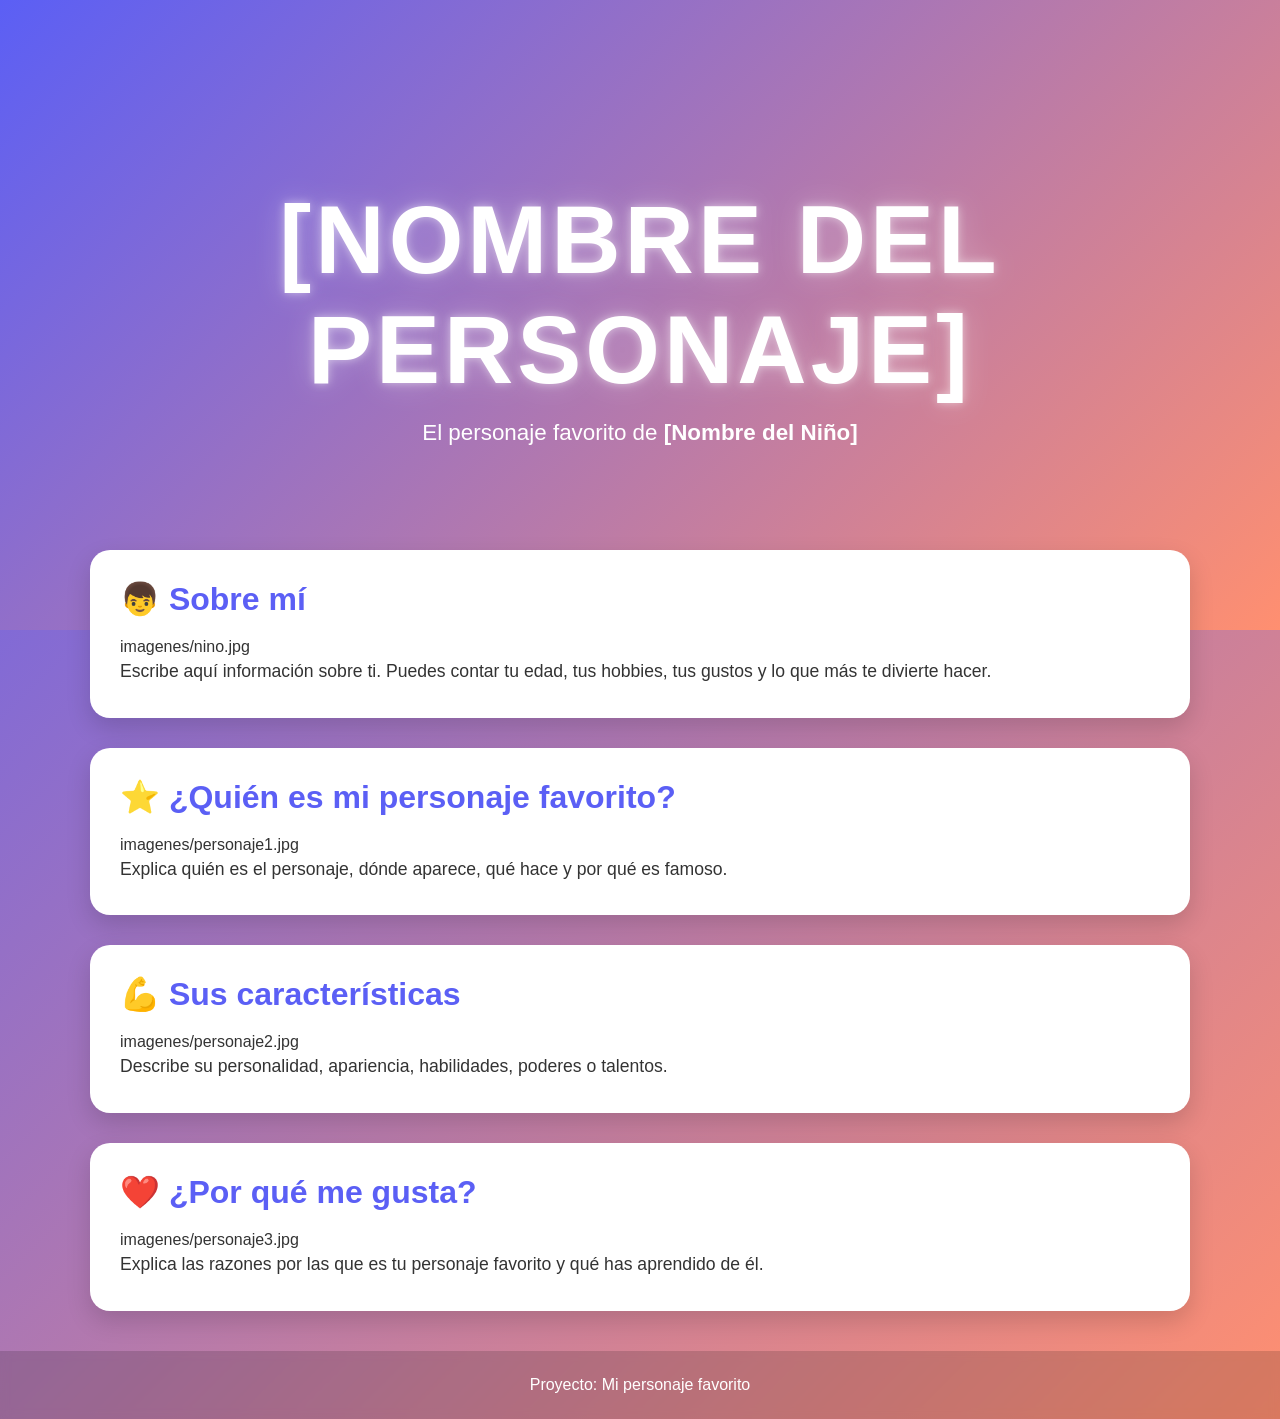
==== docs/personajeFavorito/index.html @ 1c457393 "Automated update" ====
<!DOCTYPE html>
<html lang="es">

<head>
    <meta charset="UTF-8">
    <meta name="viewport" content="width=device-width, initial-scale=1.0">
    <title>[Nombre del Personaje]</title>
    <link rel="stylesheet" href="style.css">
</head>

<body>

    <header class="hero">
        <div class="hero-content">
            <h1>[NOMBRE DEL PERSONAJE]</h1>
            <p>El personaje favorito de <strong>[Nombre del Niño]</strong></p>
        </div>
    </header>

    <main>

        <section class="card">
            <h2>👦 Sobre mí</h2>
            imagenes/nino.jpg

            <p>
                Escribe aquí información sobre ti.
                Puedes contar tu edad, tus hobbies,
                tus gustos y lo que más te divierte hacer.
            </p>
        </section>

        <section class="card">
            <h2>⭐ ¿Quién es mi personaje favorito?</h2>
            imagenes/personaje1.jpg

            <p>
                Explica quién es el personaje, dónde aparece,
                qué hace y por qué es famoso.
            </p>
        </section>

        <section class="card">
            <h2>💪 Sus características</h2>
            imagenes/personaje2.jpg

            <p>
                Describe su personalidad, apariencia,
                habilidades, poderes o talentos.
            </p>
        </section>

        <section class="card">
            <h2>❤️ ¿Por qué me gusta?</h2>
            imagenes/personaje3.jpg

            <p>
                Explica las razones por las que es tu personaje favorito
                y qué has aprendido de él.
            </p>
        </section>

    </main>

    <footer>
        <p>Proyecto: Mi personaje favorito</p>
    </footer>

</body>

</html>
---- docs/personajeFavorito/style.css ----
/*======================================
  PALETA DE COLORES
======================================*/
:root {
    --color-primario: #5b5ff5;
    --color-secundario: #ff8f70;
}

/*======================================
  CONFIGURACIÓN GENERAL
======================================*/
* {
    margin: 0;
    padding: 0;
    box-sizing: border-box;
}

body {
    font-family: "Segoe UI", Arial, sans-serif;

    background: linear-gradient(
        135deg,
        var(--color-primario),
        var(--color-secundario)
    );

    min-height: 100vh;
    color: #333;
}

/*======================================
  HERO
======================================*/
.hero {
    height: 70vh;

    display: flex;
    justify-content: center;
    align-items: center;

    text-align: center;

    background: linear-gradient(
        135deg,
        var(--color-primario),
        var(--color-secundario)
    );

    color: white;
}

.hero-content {
    animation: aparecer 1.5s ease;
}

.hero h1 {
    font-size: clamp(3rem, 8vw, 6rem);
    letter-spacing: 4px;
    text-transform: uppercase;

    text-shadow:
        0 0 10px rgba(255,255,255,.5),
        0 0 30px rgba(255,255,255,.3);

    animation: flotar 3s ease-in-out infinite;
}

.hero p {
    font-size: 1.4rem;
    margin-top: 15px;
}

/*======================================
  CONTENEDOR
======================================*/
main {
    width: 90%;
    max-width: 1100px;

    margin: -80px auto 40px;
}

/*======================================
  TARJETAS
======================================*/
.card {
    background: white;

    margin-bottom: 30px;
    padding: 30px;

    border-radius: 20px;

    box-shadow: 0 10px 25px rgba(0,0,0,.15);

    transition: .3s;
}

.card:hover {
    transform: translateY(-8px);
}

.card h2 {
    color: var(--color-primario);
    margin-bottom: 20px;
    font-size: 2rem;
}

.card img {
    width: 100%;
    max-width: 450px;

    display: block;
    margin: 20px auto;

    border-radius: 15px;

    transition: .4s;
}

.card img:hover {
    transform: scale(1.05);
}

.card p {
    font-size: 1.1rem;
    line-height: 1.8;
}

/*======================================
  FOOTER
======================================*/
footer {
    text-align: center;

    padding: 25px;

    color: white;

    background: rgba(0,0,0,.15);

    backdrop-filter: blur(5px);
}

/*======================================
  ANIMACIONES
======================================*/
@keyframes aparecer {
    from {
        opacity: 0;
        transform: translateY(40px);
    }

    to {
        opacity: 1;
        transform: translateY(0);
    }
}

@keyframes flotar {
    0% {
        transform: translateY(0);
    }

    50% {
        transform: translateY(-10px);
    }

    100% {
        transform: translateY(0);
    }
}

/*======================================
  RESPONSIVE
======================================*/
@media (max-width: 768px) {

    .hero {
        height: 55vh;
    }

    .hero p {
        font-size: 1rem;
    }

    .card {
        padding: 20px;
    }

    .card h2 {
        font-size: 1.5rem;
    }
}
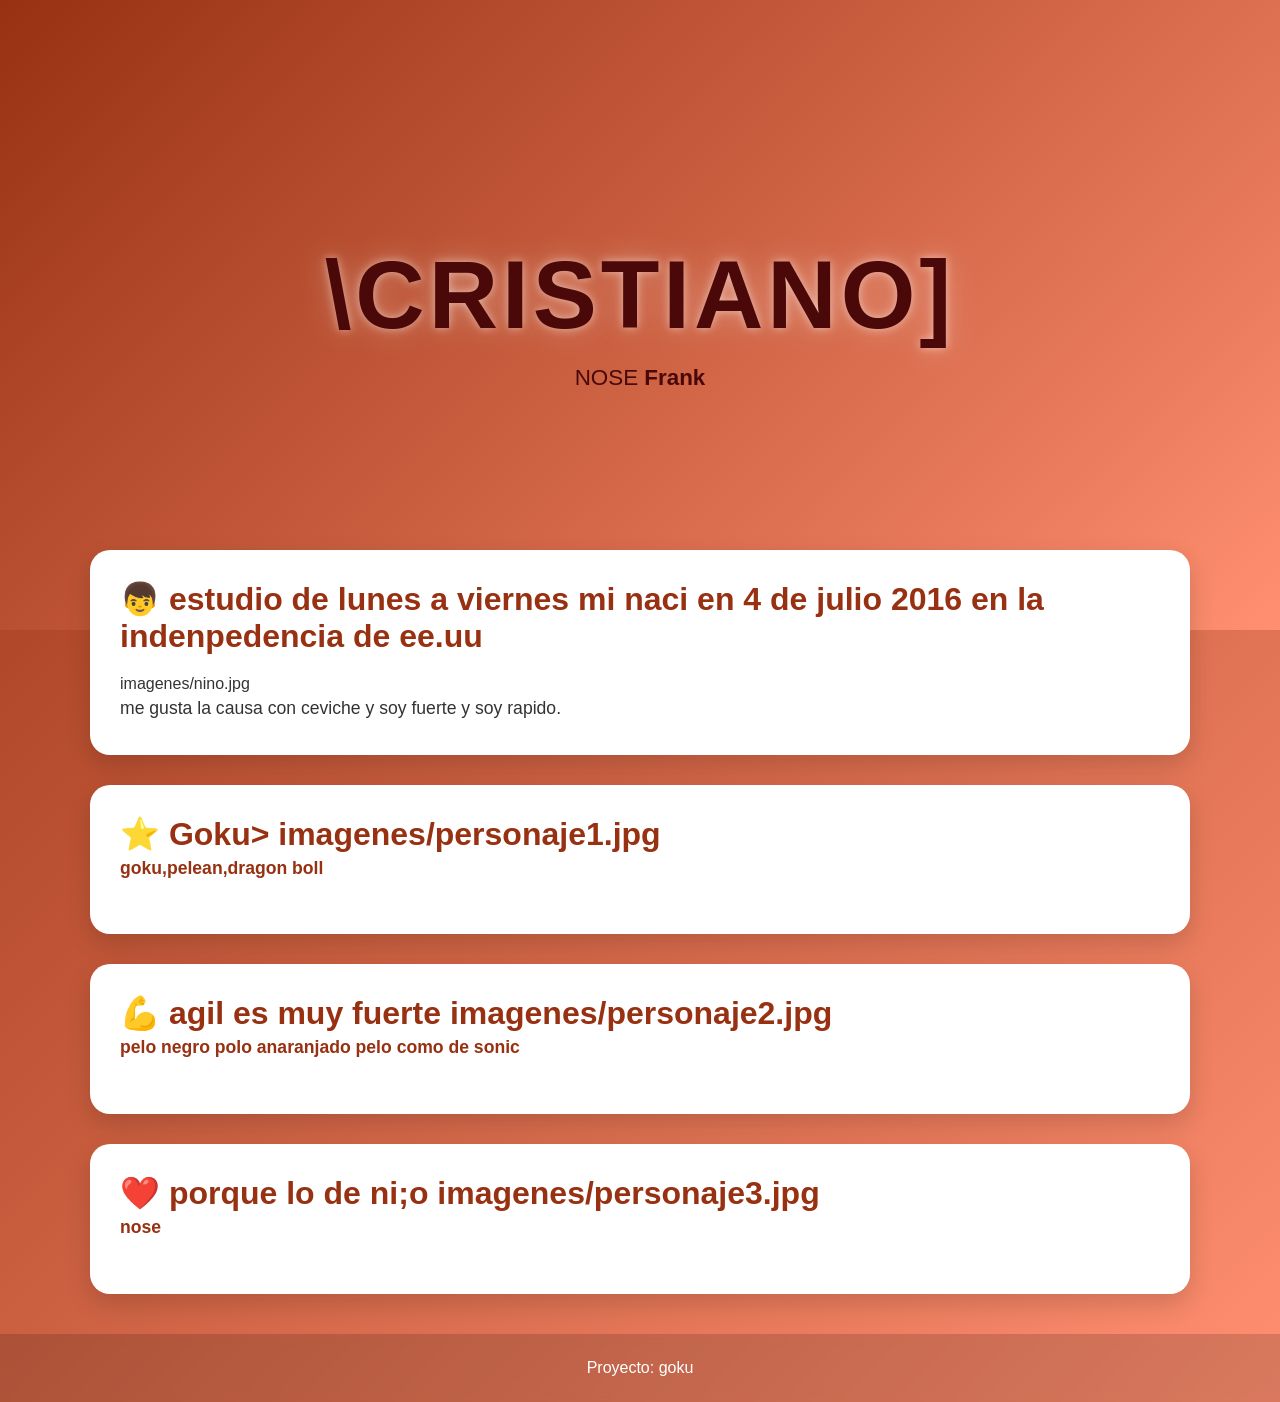
==== commit 833ff2c8: "personajes" ====
--- a/docs/personajeFavorito/index.html
+++ b/docs/personajeFavorito/index.html
@@ -12,58 +12,56 @@
 
     <header class="hero">
         <div class="hero-content">
-            <h1>[NOMBRE DEL PERSONAJE]</h1>
-            <p>El personaje favorito de <strong>[Nombre del Niño]</strong></p>
+            <h1>\cristiano]</h1>
+            <p>NOSE <strong>Frank
+                </strong></p>
         </div>
     </header>
 
     <main>
 
         <section class="card">
-            <h2>👦 Sobre mí</h2>
+            <h2>👦 estudio de lunes a viernes mi naci en 4 de julio 2016 
+                en la indenpedencia de ee.uu
+            </h2>
             imagenes/nino.jpg
 
             <p>
-                Escribe aquí información sobre ti.
-                Puedes contar tu edad, tus hobbies,
-                tus gustos y lo que más te divierte hacer.
+                me gusta la causa con ceviche y soy fuerte y soy rapido.
             </p>
         </section>
 
         <section class="card">
-            <h2>⭐ ¿Quién es mi personaje favorito?</h2>
+            <h2>⭐ Goku>
             imagenes/personaje1.jpg
 
             <p>
-                Explica quién es el personaje, dónde aparece,
-                qué hace y por qué es famoso.
+goku,pelean,dragon boll
             </p>
         </section>
 
         <section class="card">
-            <h2>💪 Sus características</h2>
+            <h2>💪 agil es muy fuerte
             imagenes/personaje2.jpg
 
             <p>
-                Describe su personalidad, apariencia,
-                habilidades, poderes o talentos.
+                pelo negro polo anaranjado pelo como de sonic
             </p>
         </section>
 
         <section class="card">
-            <h2>❤️ ¿Por qué me gusta?</h2>
+            <h2>❤️ porque lo de ni;o
             imagenes/personaje3.jpg
 
             <p>
-                Explica las razones por las que es tu personaje favorito
-                y qué has aprendido de él.
+                nose
             </p>
         </section>
 
     </main>
 
     <footer>
-        <p>Proyecto: Mi personaje favorito</p>
+        <p>Proyecto: goku
     </footer>
 
 </body>
--- a/docs/personajeFavorito/style.css
+++ b/docs/personajeFavorito/style.css
@@ -2,7 +2,7 @@
   PALETA DE COLORES
 ======================================*/
 :root {
-    --color-primario: #5b5ff5;
+    --color-primario: #973112;
     --color-secundario: #ff8f70;
 }
 
@@ -46,7 +46,7 @@
         var(--color-secundario)
     );
 
-    color: white;
+    color: rgb(75, 8, 8);
 }
 
 .hero-content {
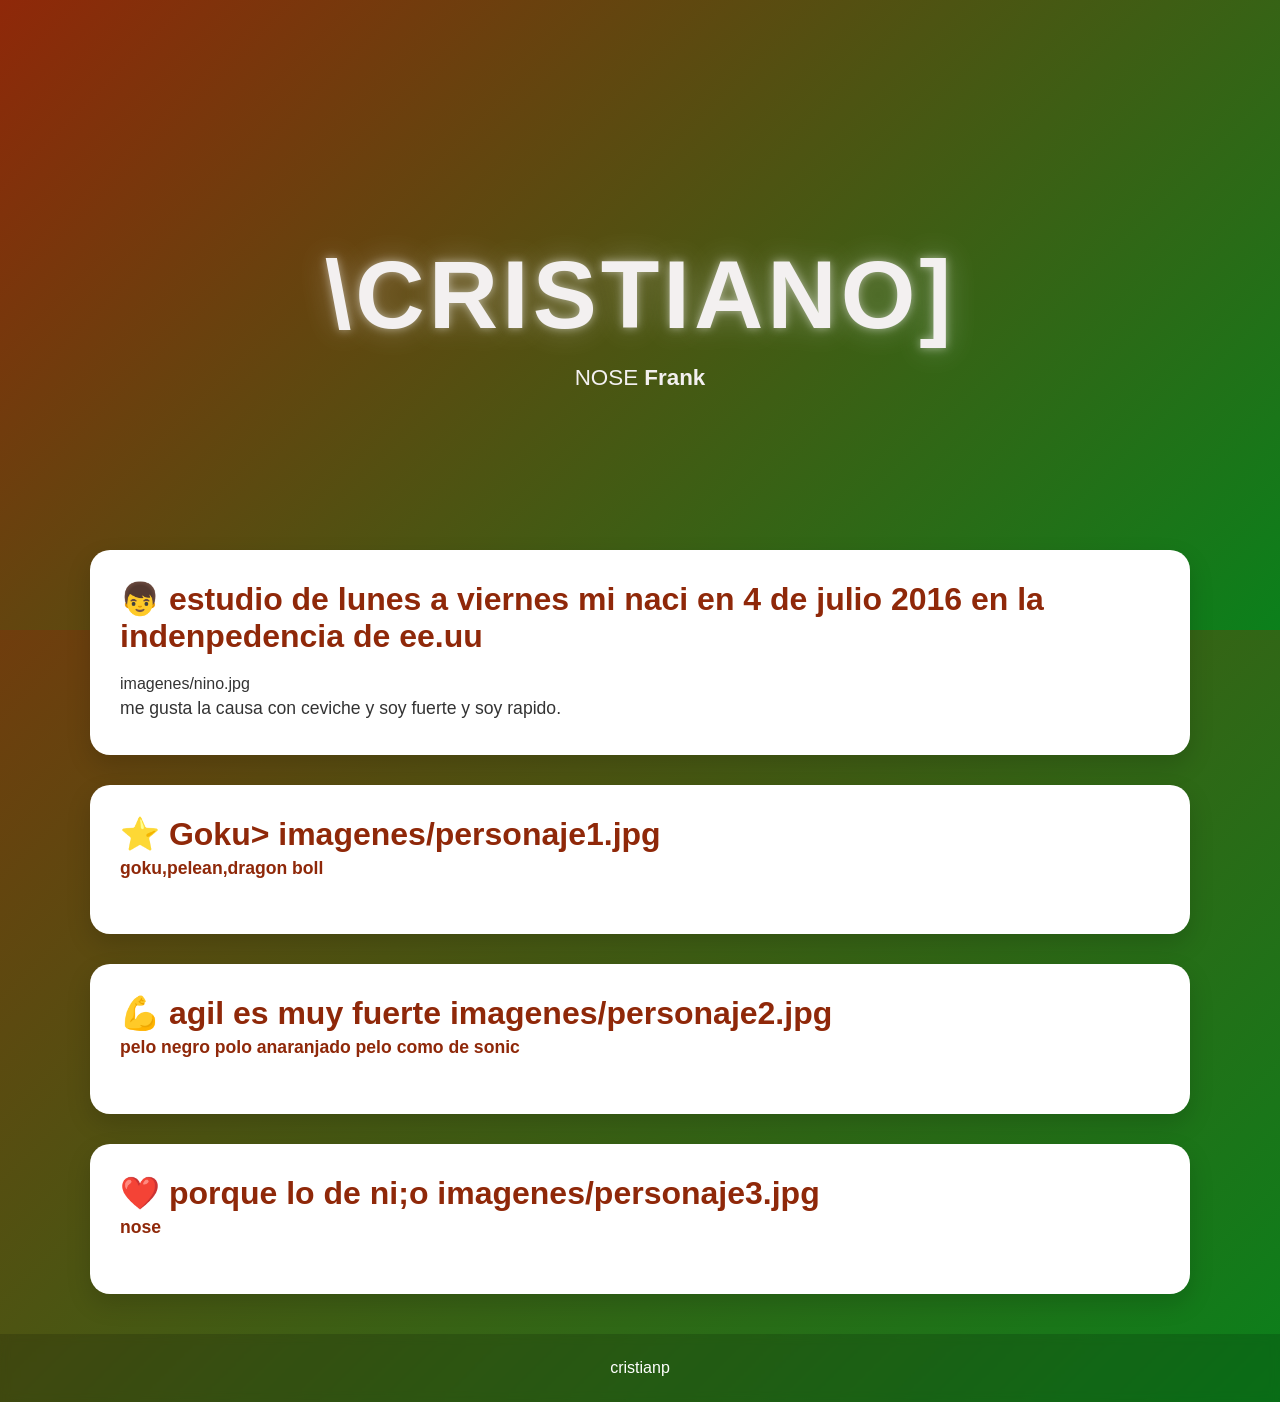
==== commit a63d19da: "nose" ====
--- a/docs/personajeFavorito/index.html
+++ b/docs/personajeFavorito/index.html
@@ -61,7 +61,7 @@
     </main>
 
     <footer>
-        <p>Proyecto: goku
+        <p>cristianp
     </footer>
 
 </body>
--- a/docs/personajeFavorito/style.css
+++ b/docs/personajeFavorito/style.css
@@ -2,8 +2,8 @@
   PALETA DE COLORES
 ======================================*/
 :root {
-    --color-primario: #973112;
-    --color-secundario: #ff8f70;
+    --color-primario: #8f2809;
+    --color-secundario: #0b801b;
 }
 
 /*======================================
@@ -46,7 +46,7 @@
         var(--color-secundario)
     );
 
-    color: rgb(75, 8, 8);
+    color: rgb(243, 240, 240);
 }
 
 .hero-content {
